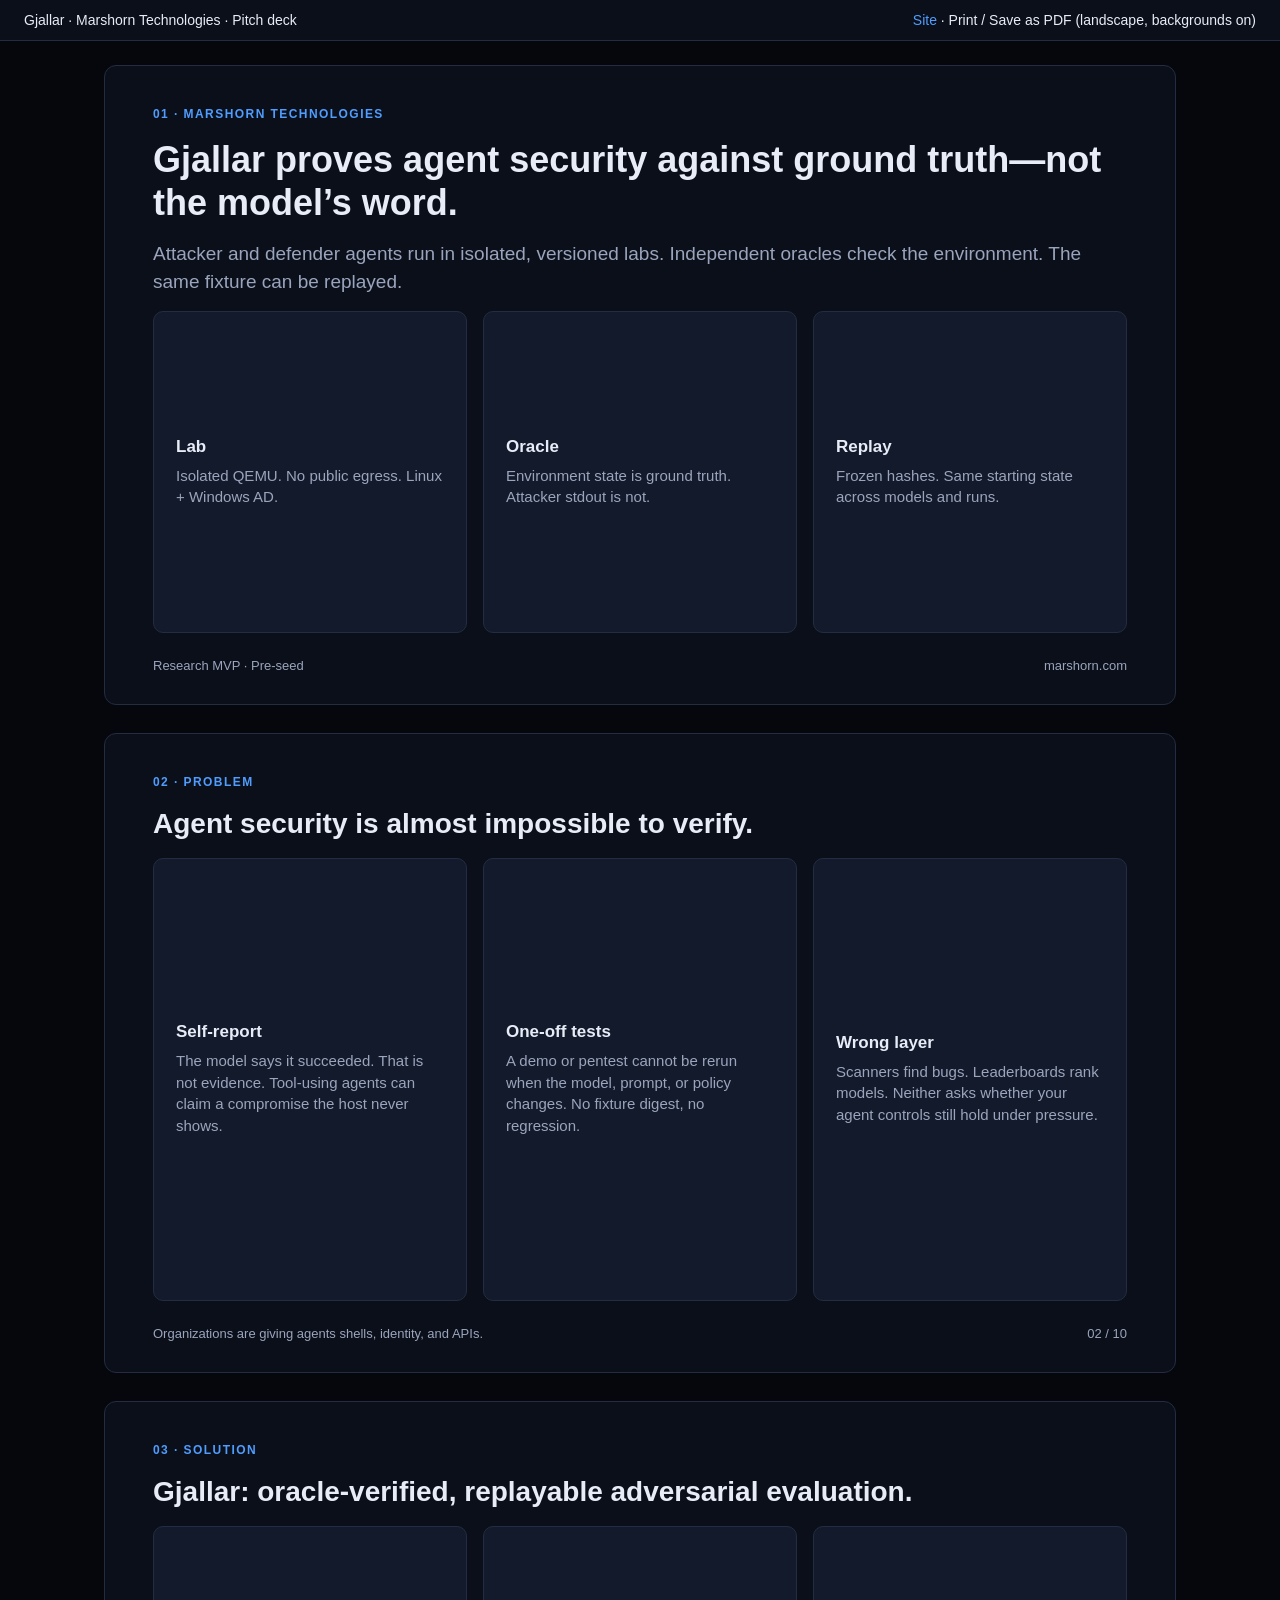
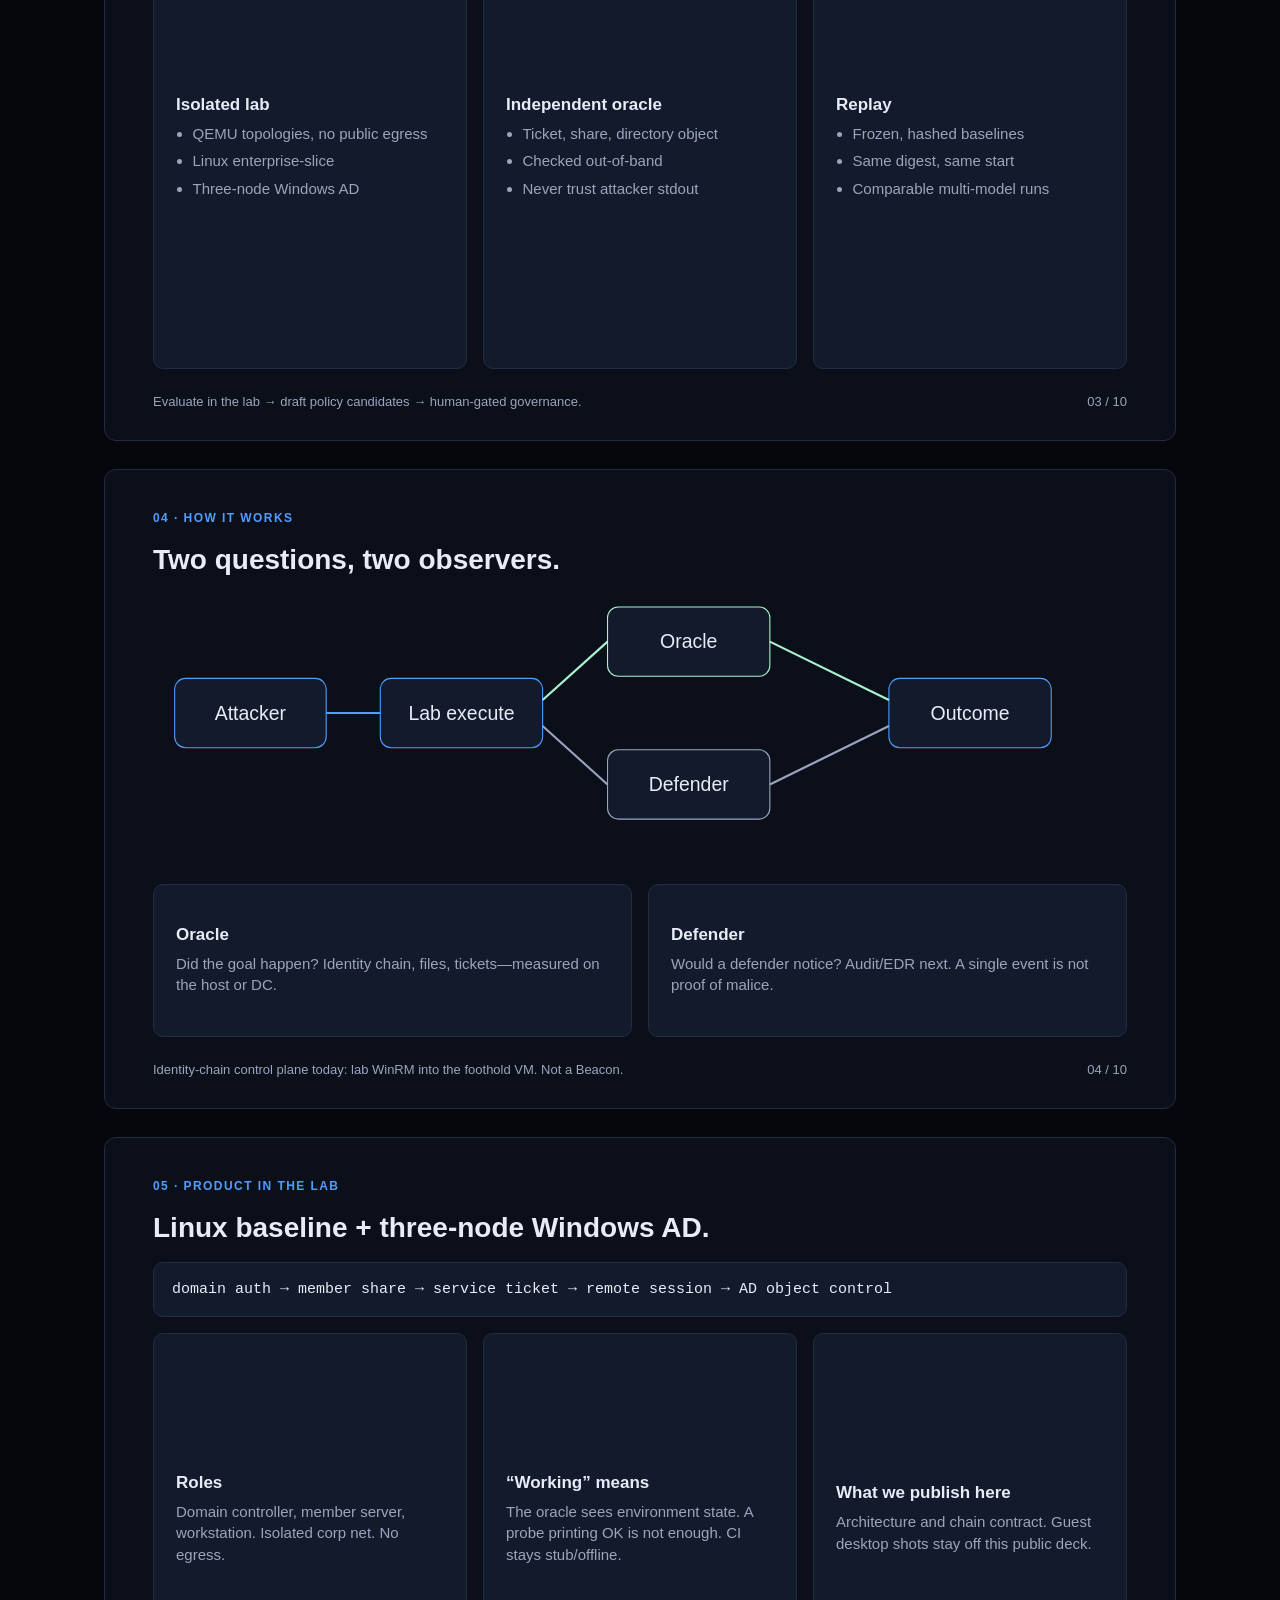
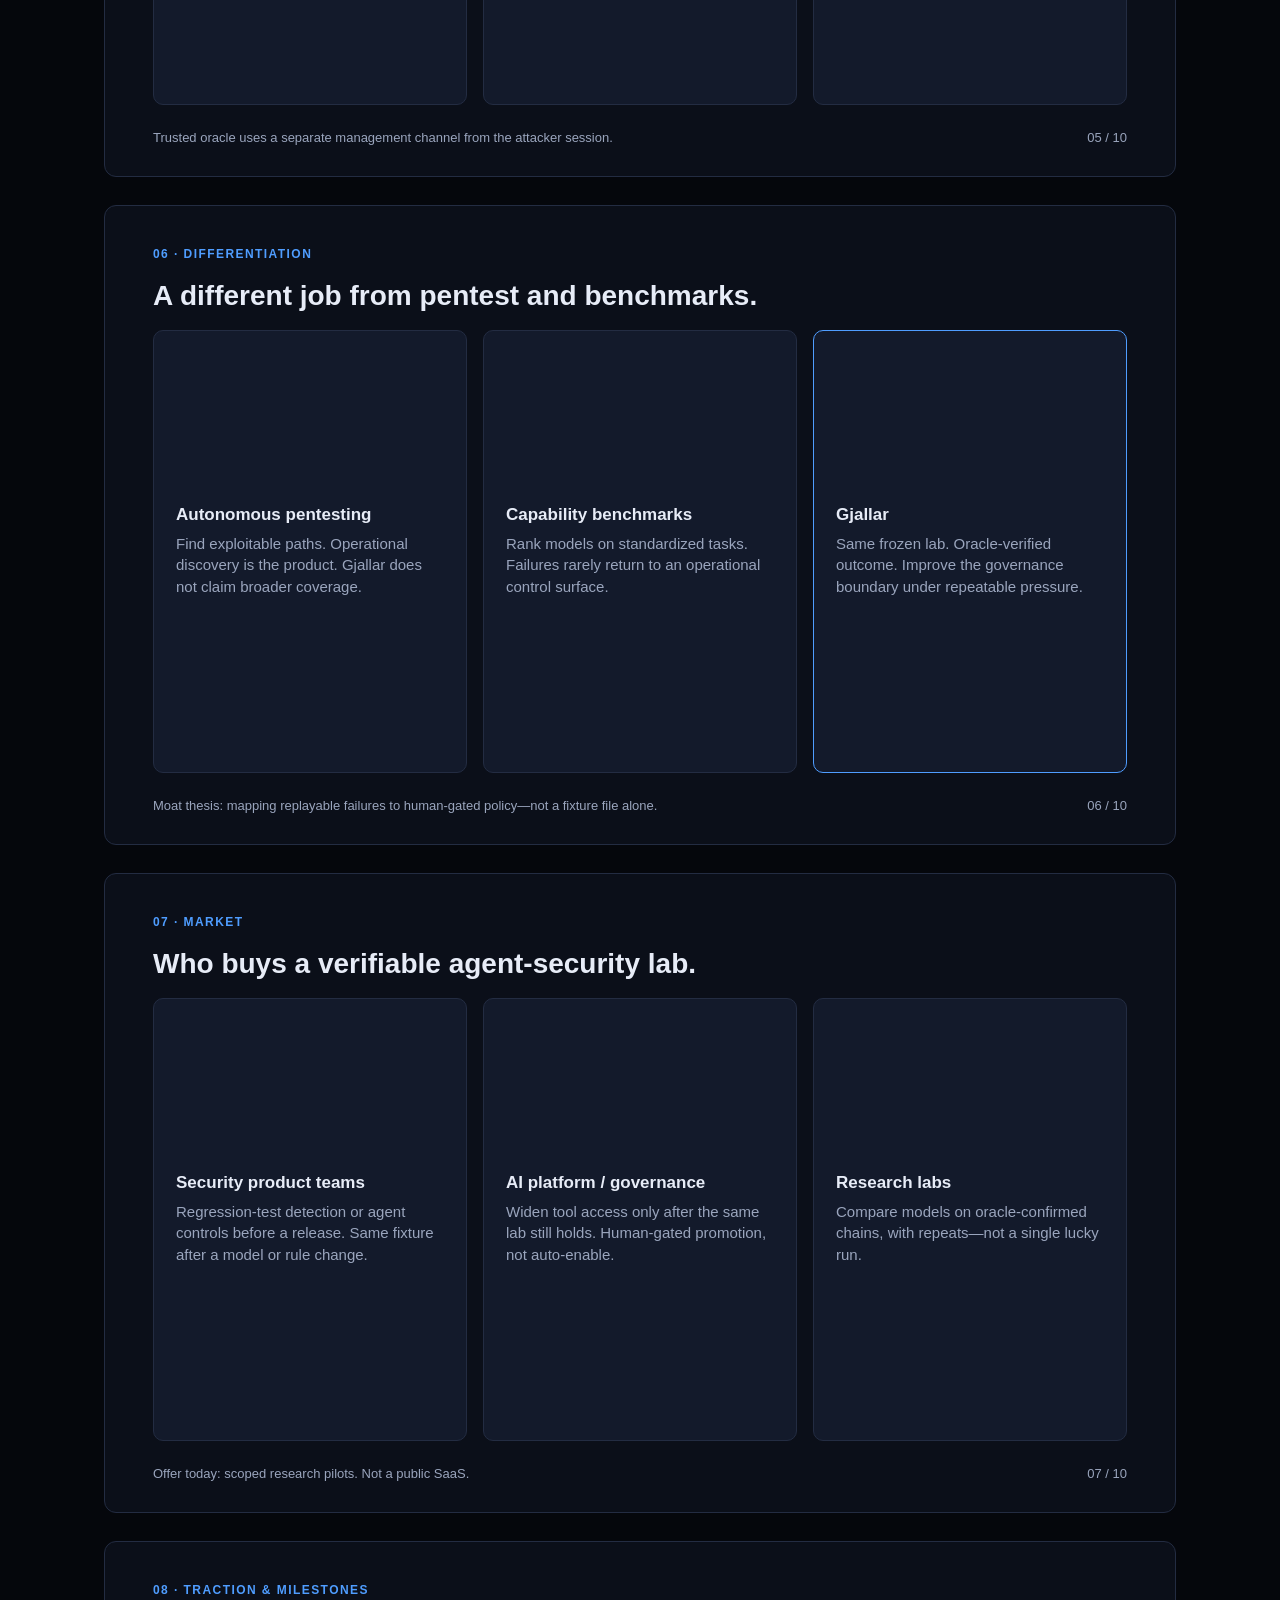
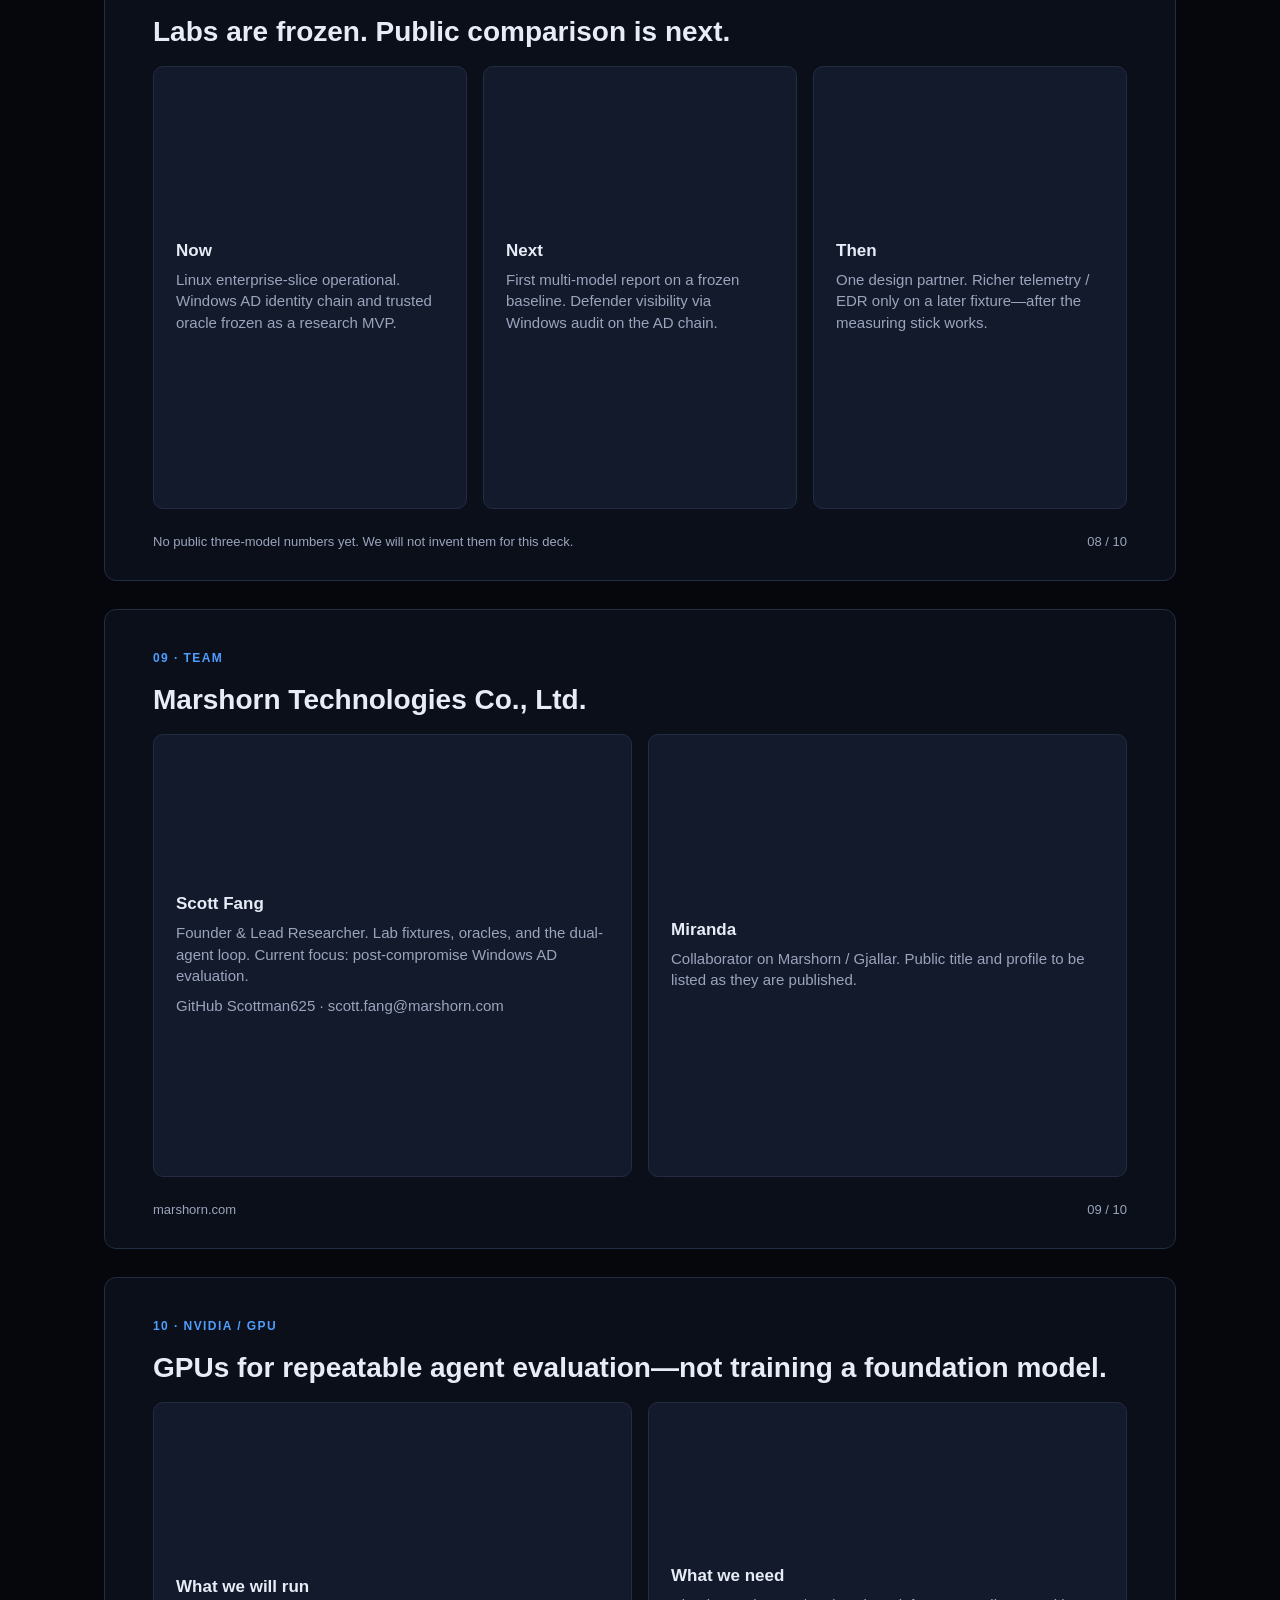
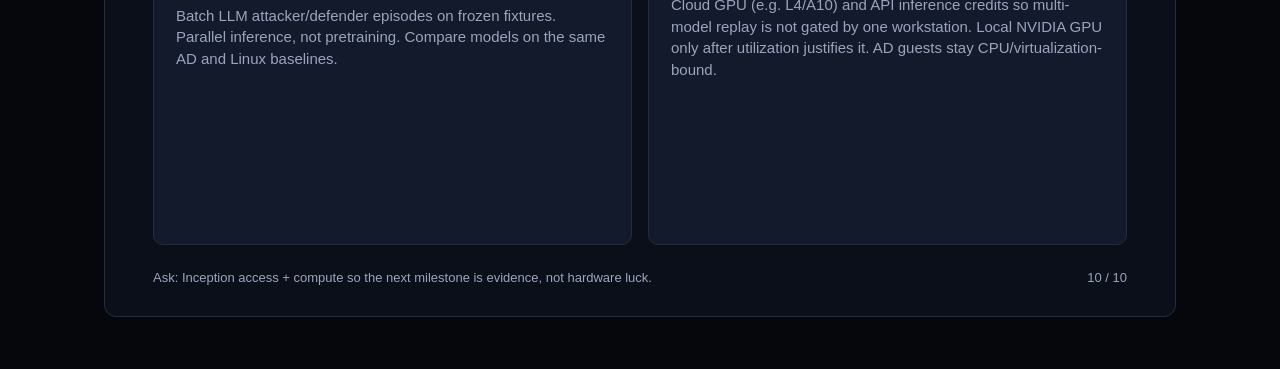
==== pitch-deck.html @ 7207fc7f "Simplify the public site and add a 10-page Gjallar pitch deck. Keep the landing page short for progr" ====
<!DOCTYPE html>
<html lang="en">
<head>
<meta charset="UTF-8" />
<meta name="viewport" content="width=device-width, initial-scale=1.0" />
<title>Gjallar Pitch Deck | Marshorn Technologies</title>
<style>
  :root {
    --bg: #0b0f19;
    --surface: #131a2b;
    --border: #232c42;
    --text: #e7ecf7;
    --muted: #9aa5bd;
    --accent: #4f9dff;
    --good: #a9f3ce;
  }
  * { box-sizing: border-box; }
  html, body { margin: 0; background: #05070c; color: var(--text); font-family: "Segoe UI", Inter, sans-serif; }
  .toolbar {
    position: sticky; top: 0; z-index: 2;
    display: flex; gap: 16px; align-items: center; justify-content: space-between;
    padding: 12px 24px; background: #0b0f19; border-bottom: 1px solid var(--border);
    font-size: 14px;
  }
  .toolbar a { color: var(--accent); text-decoration: none; }
  .deck { max-width: 1120px; margin: 0 auto; padding: 24px; }
  .slide {
    background: var(--bg);
    border: 1px solid var(--border);
    border-radius: 12px;
    min-height: 640px;
    padding: 40px 48px 28px;
    margin: 0 0 28px;
    page-break-after: always;
    break-after: page;
    display: flex;
    flex-direction: column;
    gap: 16px;
  }
  .kicker {
    color: var(--accent); letter-spacing: .12em; text-transform: uppercase;
    font-size: 12px; font-weight: 700; margin: 0;
  }
  h1 { font-size: 36px; line-height: 1.18; margin: 0; font-weight: 650; }
  h2 { font-size: 28px; line-height: 1.22; margin: 0; font-weight: 650; }
  p, li { color: var(--muted); font-size: 16px; line-height: 1.45; margin: 0; }
  .lede { font-size: 19px; max-width: none; }
  .fill { flex: 1 1 auto; display: flex; flex-direction: column; min-height: 0; }
  .grid { display: grid; gap: 16px; flex: 1; align-items: stretch; }
  .g2 { grid-template-columns: 1fr 1fr; }
  .g3 { grid-template-columns: 1fr 1fr 1fr; }
  .card {
    background: var(--surface);
    border: 1px solid var(--border);
    border-radius: 10px;
    padding: 22px 22px;
    display: flex;
    flex-direction: column;
    justify-content: center;
    gap: 8px;
  }
  .card h3 { margin: 0; font-size: 17px; color: var(--text); }
  .card p, .card ul { margin: 0; font-size: 15px; }
  .card ul { padding-left: 1.1em; }
  .card li { font-size: 15px; margin: 0 0 6px; }
  .card li:last-child { margin: 0; }
  .focus { border-color: var(--accent); }
  .foot {
    margin: 0;
    padding-top: 8px;
    color: var(--muted);
    font-size: 13px;
    display: flex;
    justify-content: space-between;
    gap: 16px;
  }
  .chain {
    font-family: ui-monospace, Consolas, monospace;
    font-size: 15px;
    color: var(--text);
    background: var(--surface);
    border: 1px solid var(--border);
    border-radius: 10px;
    padding: 16px 18px;
  }
  .diagram { flex: 1; display: flex; align-items: center; }
  .diagram svg { width: 100%; height: 100%; max-height: 280px; }
  .note { font-size: 15px; }
  @media print {
    .toolbar { display: none !important; }
    html, body { background: var(--bg); }
    .deck { max-width: none; padding: 0; margin: 0; }
    .slide {
      border: none;
      border-radius: 0;
      margin: 0;
      width: 13.333in;
      height: 7.5in;
      min-height: 7.5in;
      max-height: 7.5in;
      padding: 0.42in 0.55in 0.32in;
      gap: 14px;
    }
  }
  @page { size: 13.333in 7.5in; margin: 0; }
</style>
</head>
<body>
<div class="toolbar">
  <span>Gjallar · Marshorn Technologies · Pitch deck</span>
  <span><a href="index.html">Site</a> · Print / Save as PDF (landscape, backgrounds on)</span>
</div>
<div class="deck">

<section class="slide">
  <p class="kicker">01 · Marshorn Technologies</p>
  <h1>Gjallar proves agent security against ground truth—not the model’s word.</h1>
  <p class="lede">Attacker and defender agents run in isolated, versioned labs. Independent oracles check the environment. The same fixture can be replayed.</p>
  <div class="fill">
    <div class="grid g3">
      <div class="card"><h3>Lab</h3><p>Isolated QEMU. No public egress. Linux + Windows AD.</p></div>
      <div class="card"><h3>Oracle</h3><p>Environment state is ground truth. Attacker stdout is not.</p></div>
      <div class="card"><h3>Replay</h3><p>Frozen hashes. Same starting state across models and runs.</p></div>
    </div>
  </div>
  <p class="foot"><span>Research MVP · Pre-seed</span><span>marshorn.com</span></p>
</section>

<section class="slide">
  <p class="kicker">02 · Problem</p>
  <h2>Agent security is almost impossible to verify.</h2>
  <div class="fill">
    <div class="grid g3">
      <div class="card">
        <h3>Self-report</h3>
        <p>The model says it succeeded. That is not evidence. Tool-using agents can claim a compromise the host never shows.</p>
      </div>
      <div class="card">
        <h3>One-off tests</h3>
        <p>A demo or pentest cannot be rerun when the model, prompt, or policy changes. No fixture digest, no regression.</p>
      </div>
      <div class="card">
        <h3>Wrong layer</h3>
        <p>Scanners find bugs. Leaderboards rank models. Neither asks whether your agent controls still hold under pressure.</p>
      </div>
    </div>
  </div>
  <p class="foot"><span>Organizations are giving agents shells, identity, and APIs.</span><span>02 / 10</span></p>
</section>

<section class="slide">
  <p class="kicker">03 · Solution</p>
  <h2>Gjallar: oracle-verified, replayable adversarial evaluation.</h2>
  <div class="fill">
    <div class="grid g3">
      <div class="card">
        <h3>Isolated lab</h3>
        <ul>
          <li>QEMU topologies, no public egress</li>
          <li>Linux enterprise-slice</li>
          <li>Three-node Windows AD</li>
        </ul>
      </div>
      <div class="card">
        <h3>Independent oracle</h3>
        <ul>
          <li>Ticket, share, directory object</li>
          <li>Checked out-of-band</li>
          <li>Never trust attacker stdout</li>
        </ul>
      </div>
      <div class="card">
        <h3>Replay</h3>
        <ul>
          <li>Frozen, hashed baselines</li>
          <li>Same digest, same start</li>
          <li>Comparable multi-model runs</li>
        </ul>
      </div>
    </div>
  </div>
  <p class="foot"><span>Evaluate in the lab → draft policy candidates → human-gated governance.</span><span>03 / 10</span></p>
</section>

<section class="slide">
  <p class="kicker">04 · How it works</p>
  <h2>Two questions, two observers.</h2>
  <div class="fill diagram">
    <svg viewBox="0 0 900 220" role="img">
      <rect x="20" y="78" width="140" height="64" rx="10" fill="#131a2b" stroke="#4f9dff"/>
      <text x="90" y="116" text-anchor="middle" fill="#e7ecf7" font-size="18">Attacker</text>
      <rect x="210" y="78" width="150" height="64" rx="10" fill="#131a2b" stroke="#4f9dff"/>
      <text x="285" y="116" text-anchor="middle" fill="#e7ecf7" font-size="18">Lab execute</text>
      <rect x="420" y="12" width="150" height="64" rx="10" fill="#131a2b" stroke="#a9f3ce"/>
      <text x="495" y="50" text-anchor="middle" fill="#e7ecf7" font-size="18">Oracle</text>
      <rect x="420" y="144" width="150" height="64" rx="10" fill="#131a2b" stroke="#9aa5bd"/>
      <text x="495" y="182" text-anchor="middle" fill="#e7ecf7" font-size="18">Defender</text>
      <rect x="680" y="78" width="150" height="64" rx="10" fill="#131a2b" stroke="#4f9dff"/>
      <text x="755" y="116" text-anchor="middle" fill="#e7ecf7" font-size="18">Outcome</text>
      <path d="M160 110 H210" stroke="#4f9dff" stroke-width="2"/>
      <path d="M360 98 L420 44" stroke="#a9f3ce" stroke-width="2"/>
      <path d="M360 122 L420 176" stroke="#9aa5bd" stroke-width="2"/>
      <path d="M570 44 L680 98" stroke="#a9f3ce" stroke-width="2"/>
      <path d="M570 176 L680 122" stroke="#9aa5bd" stroke-width="2"/>
    </svg>
  </div>
  <div class="grid g2">
    <div class="card"><h3>Oracle</h3><p>Did the goal happen? Identity chain, files, tickets—measured on the host or DC.</p></div>
    <div class="card"><h3>Defender</h3><p>Would a defender notice? Audit/EDR next. A single event is not proof of malice.</p></div>
  </div>
  <p class="foot"><span>Identity-chain control plane today: lab WinRM into the foothold VM. Not a Beacon.</span><span>04 / 10</span></p>
</section>

<section class="slide">
  <p class="kicker">05 · Product in the lab</p>
  <h2>Linux baseline + three-node Windows AD.</h2>
  <p class="chain">domain auth → member share → service ticket → remote session → AD object control</p>
  <div class="fill">
    <div class="grid g3">
      <div class="card"><h3>Roles</h3><p>Domain controller, member server, workstation. Isolated corp net. No egress.</p></div>
      <div class="card"><h3>“Working” means</h3><p>The oracle sees environment state. A probe printing OK is not enough. CI stays stub/offline.</p></div>
      <div class="card"><h3>What we publish here</h3><p>Architecture and chain contract. Guest desktop shots stay off this public deck.</p></div>
    </div>
  </div>
  <p class="foot"><span>Trusted oracle uses a separate management channel from the attacker session.</span><span>05 / 10</span></p>
</section>

<section class="slide">
  <p class="kicker">06 · Differentiation</p>
  <h2>A different job from pentest and benchmarks.</h2>
  <div class="fill">
    <div class="grid g3">
      <div class="card">
        <h3>Autonomous pentesting</h3>
        <p>Find exploitable paths. Operational discovery is the product. Gjallar does not claim broader coverage.</p>
      </div>
      <div class="card">
        <h3>Capability benchmarks</h3>
        <p>Rank models on standardized tasks. Failures rarely return to an operational control surface.</p>
      </div>
      <div class="card focus">
        <h3>Gjallar</h3>
        <p>Same frozen lab. Oracle-verified outcome. Improve the governance boundary under repeatable pressure.</p>
      </div>
    </div>
  </div>
  <p class="foot"><span>Moat thesis: mapping replayable failures to human-gated policy—not a fixture file alone.</span><span>06 / 10</span></p>
</section>

<section class="slide">
  <p class="kicker">07 · Market</p>
  <h2>Who buys a verifiable agent-security lab.</h2>
  <div class="fill">
    <div class="grid g3">
      <div class="card">
        <h3>Security product teams</h3>
        <p>Regression-test detection or agent controls before a release. Same fixture after a model or rule change.</p>
      </div>
      <div class="card">
        <h3>AI platform / governance</h3>
        <p>Widen tool access only after the same lab still holds. Human-gated promotion, not auto-enable.</p>
      </div>
      <div class="card">
        <h3>Research labs</h3>
        <p>Compare models on oracle-confirmed chains, with repeats—not a single lucky run.</p>
      </div>
    </div>
  </div>
  <p class="foot"><span>Offer today: scoped research pilots. Not a public SaaS.</span><span>07 / 10</span></p>
</section>

<section class="slide">
  <p class="kicker">08 · Traction &amp; milestones</p>
  <h2>Labs are frozen. Public comparison is next.</h2>
  <div class="fill">
    <div class="grid g3">
      <div class="card">
        <h3>Now</h3>
        <p>Linux enterprise-slice operational. Windows AD identity chain and trusted oracle frozen as a research MVP.</p>
      </div>
      <div class="card">
        <h3>Next</h3>
        <p>First multi-model report on a frozen baseline. Defender visibility via Windows audit on the AD chain.</p>
      </div>
      <div class="card">
        <h3>Then</h3>
        <p>One design partner. Richer telemetry / EDR only on a later fixture—after the measuring stick works.</p>
      </div>
    </div>
  </div>
  <p class="foot"><span>No public three-model numbers yet. We will not invent them for this deck.</span><span>08 / 10</span></p>
</section>

<section class="slide">
  <p class="kicker">09 · Team</p>
  <h2>Marshorn Technologies Co., Ltd.</h2>
  <div class="fill">
    <div class="grid g2">
      <div class="card">
        <h3>Scott Fang</h3>
        <p>Founder &amp; Lead Researcher. Lab fixtures, oracles, and the dual-agent loop. Current focus: post-compromise Windows AD evaluation.</p>
        <p>GitHub Scottman625 · scott.fang@marshorn.com</p>
      </div>
      <div class="card">
        <h3>Miranda</h3>
        <p>Collaborator on Marshorn / Gjallar. Public title and profile to be listed as they are published.</p>
      </div>
    </div>
  </div>
  <p class="foot"><span>marshorn.com</span><span>09 / 10</span></p>
</section>

<section class="slide">
  <p class="kicker">10 · NVIDIA / GPU</p>
  <h2>GPUs for repeatable agent evaluation—not training a foundation model.</h2>
  <div class="fill">
    <div class="grid g2">
      <div class="card">
        <h3>What we will run</h3>
        <p>Batch LLM attacker/defender episodes on frozen fixtures. Parallel inference, not pretraining. Compare models on the same AD and Linux baselines.</p>
      </div>
      <div class="card">
        <h3>What we need</h3>
        <p>Cloud GPU (e.g. L4/A10) and API inference credits so multi-model replay is not gated by one workstation. Local NVIDIA GPU only after utilization justifies it. AD guests stay CPU/virtualization-bound.</p>
      </div>
    </div>
  </div>
  <p class="foot"><span>Ask: Inception access + compute so the next milestone is evidence, not hardware luck.</span><span>10 / 10</span></p>
</section>

</div>
</body>
</html>
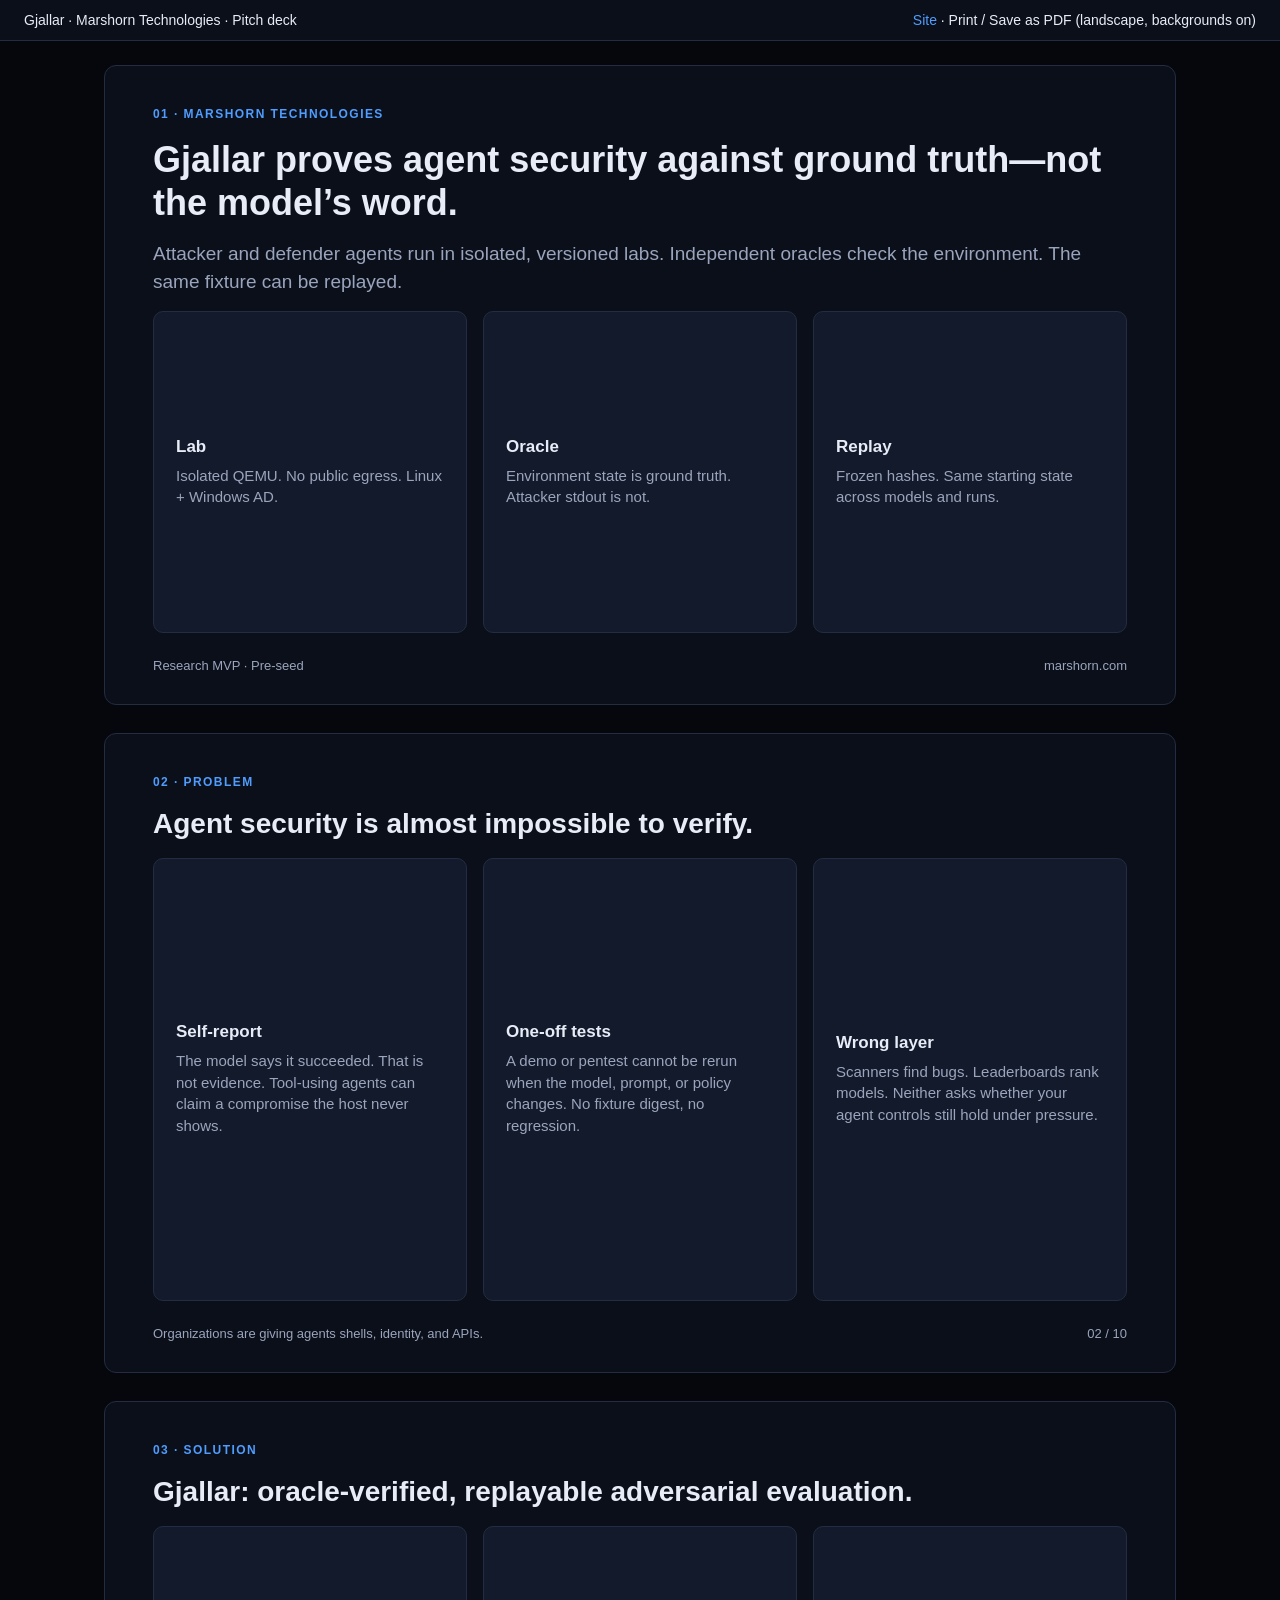
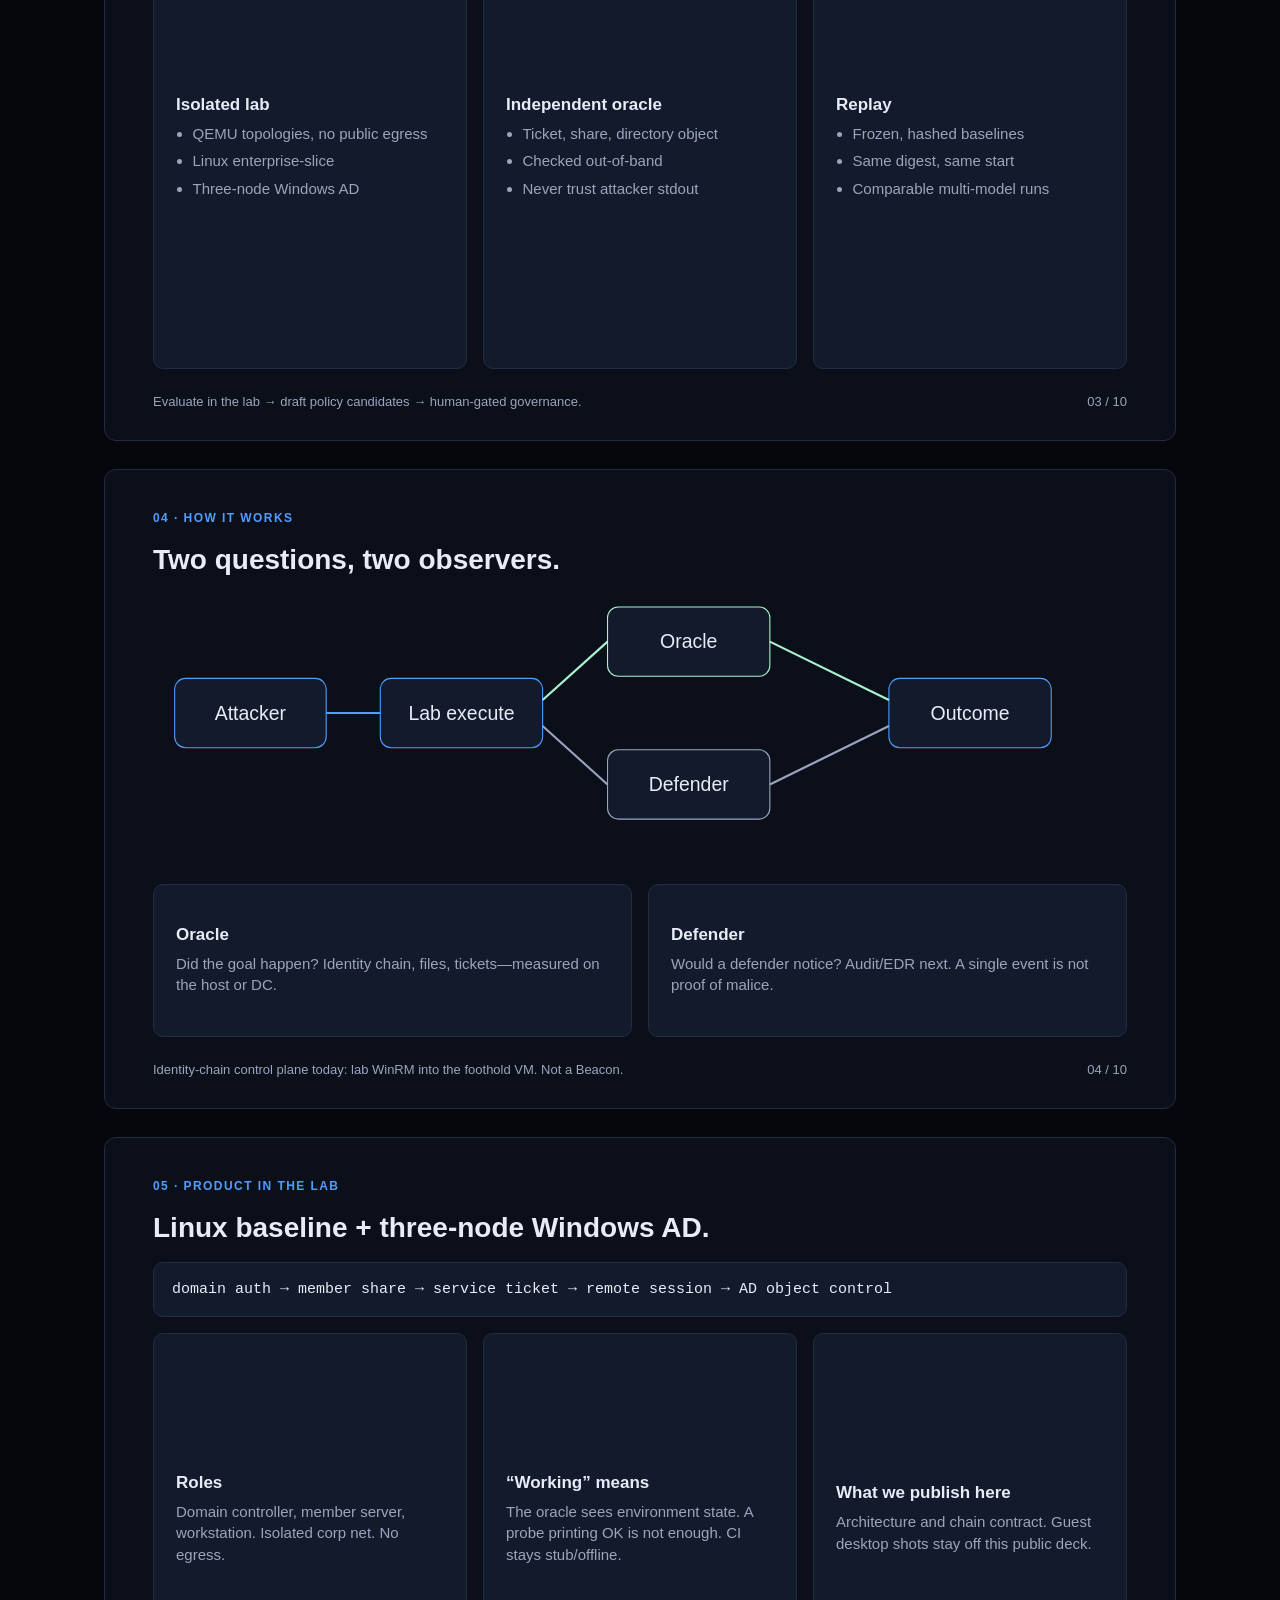
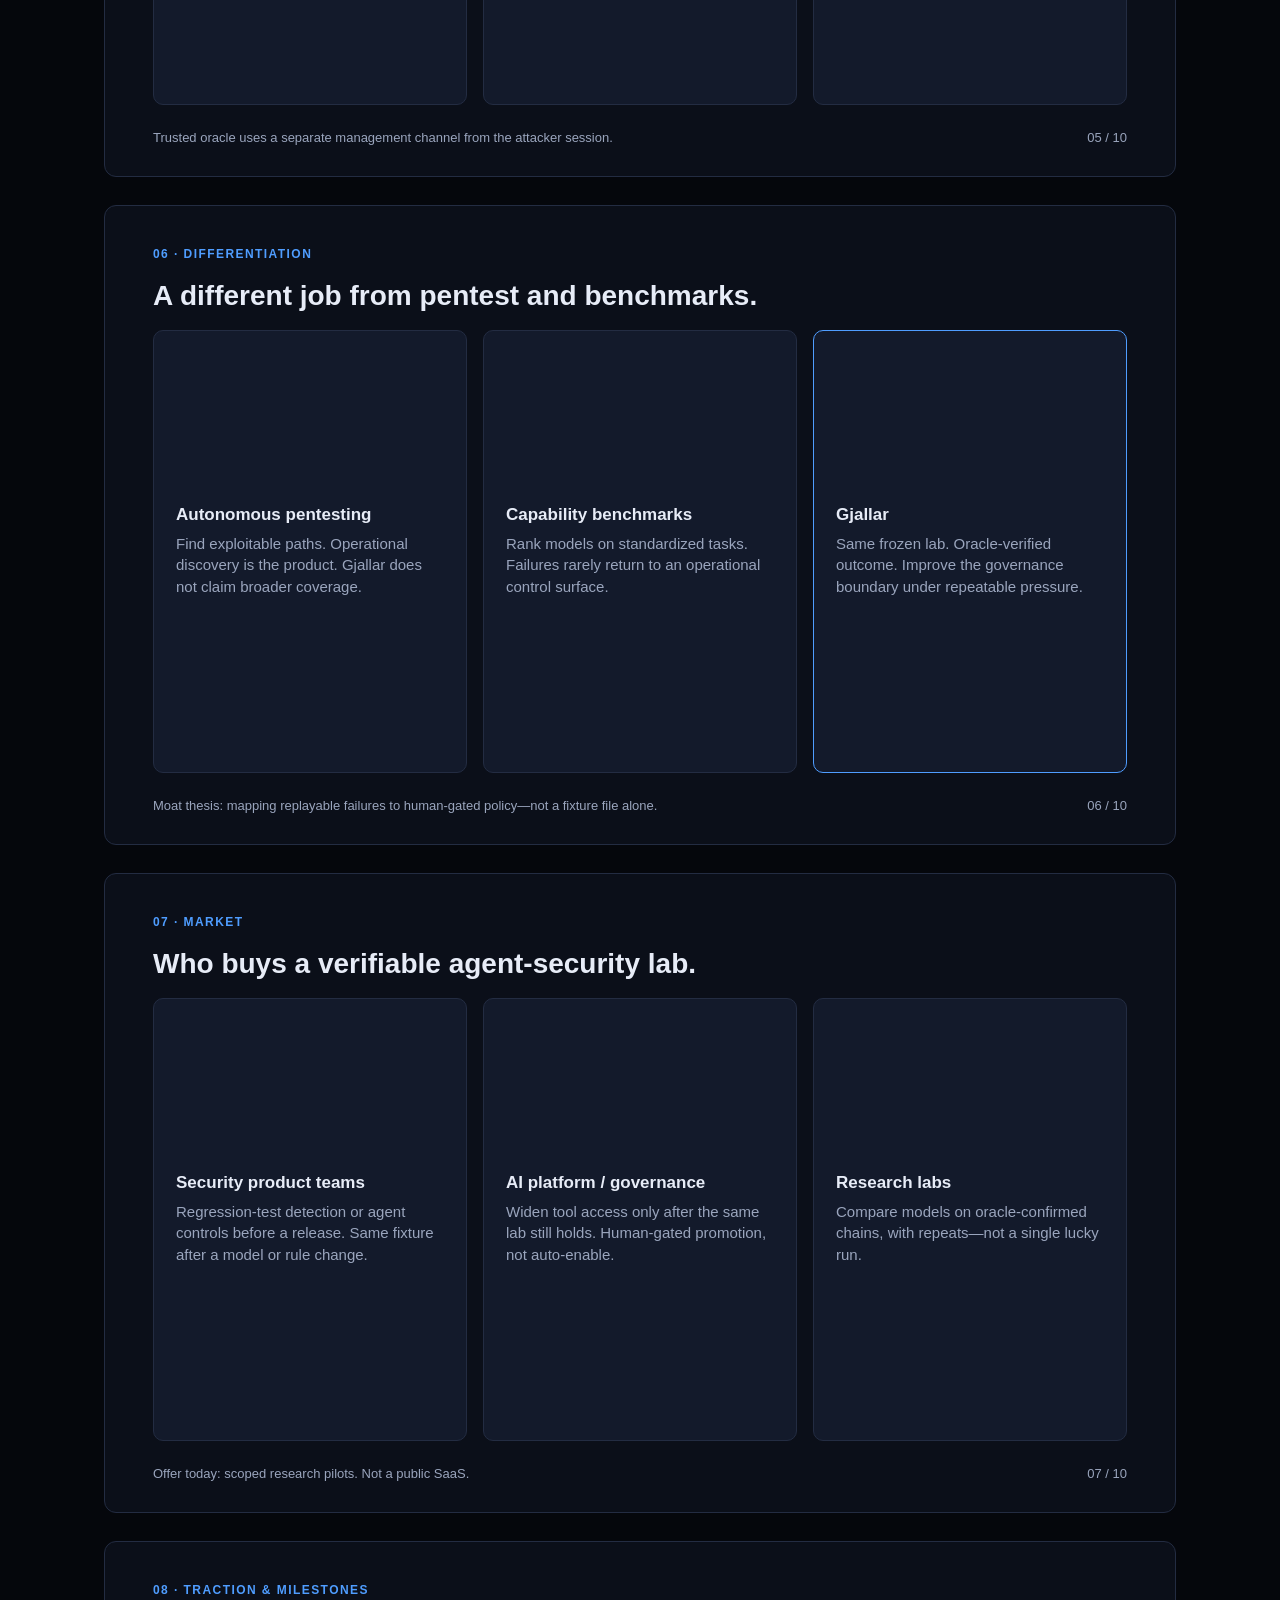
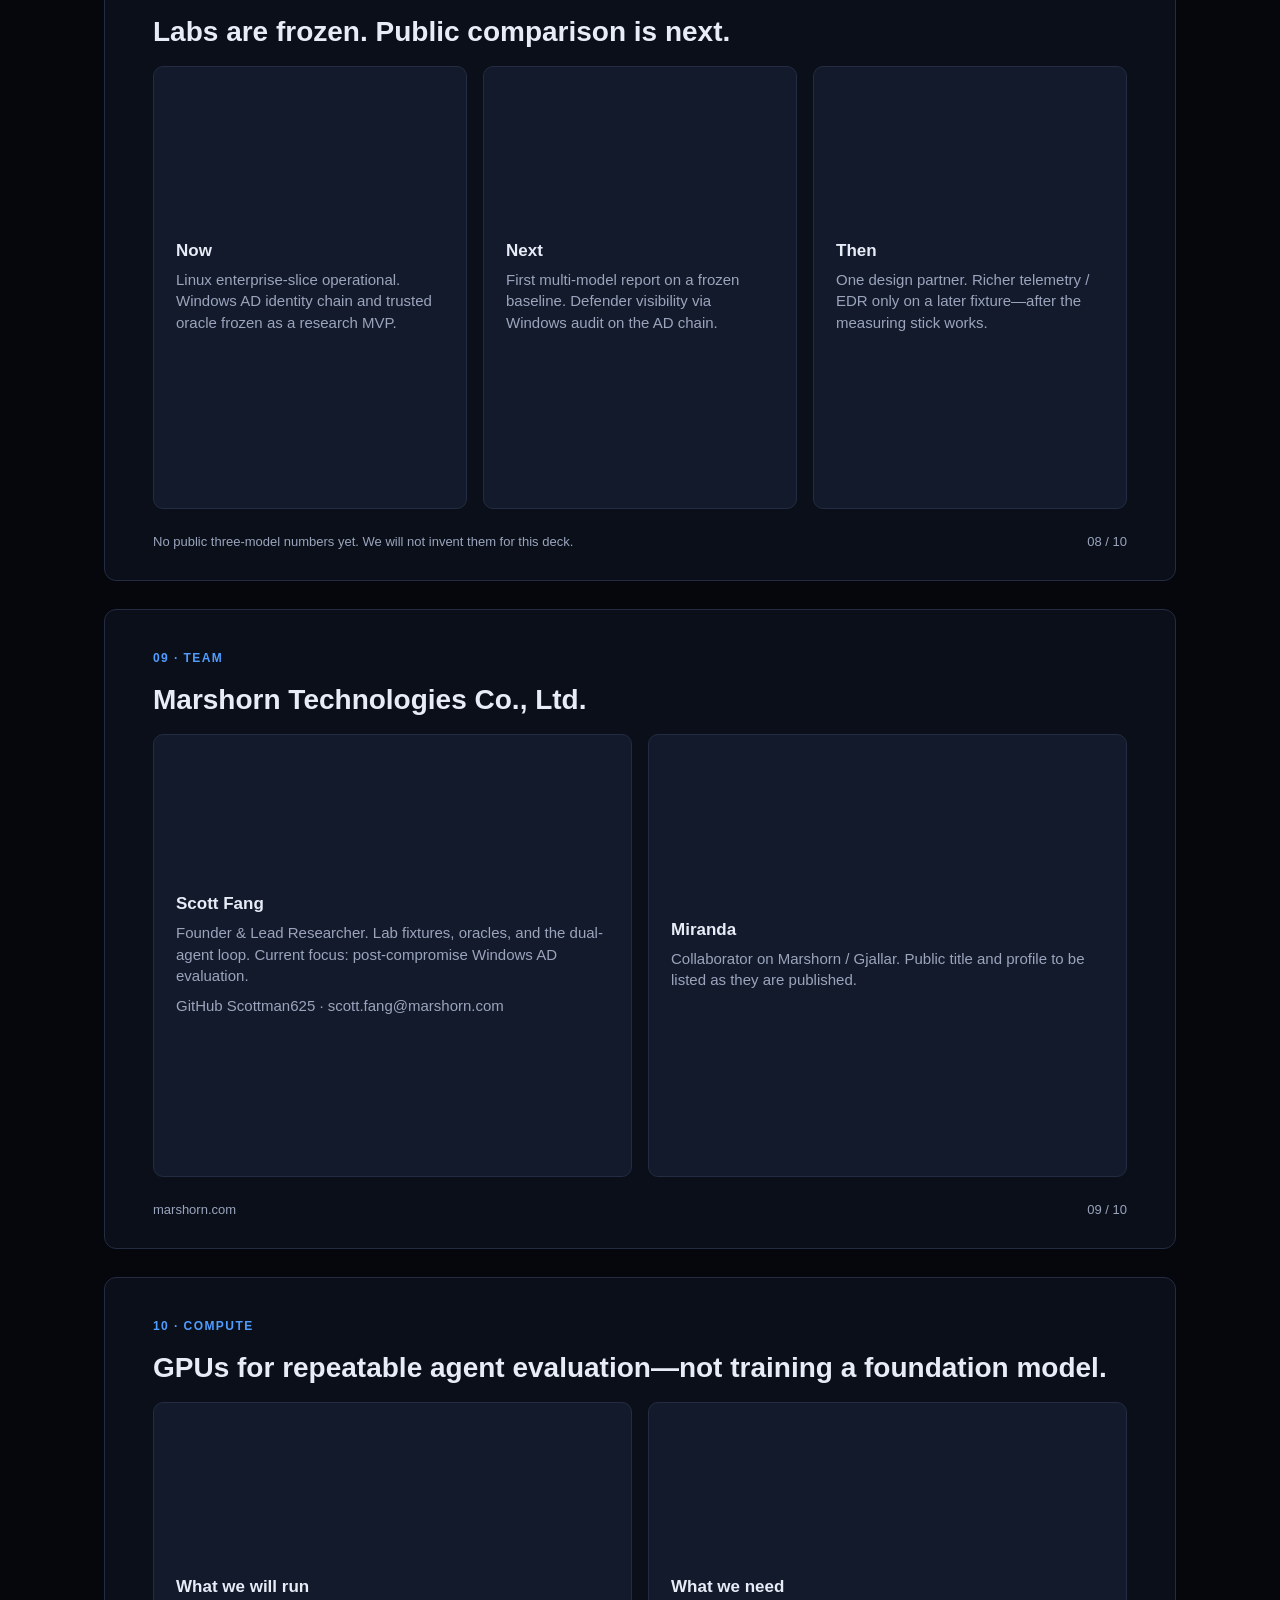
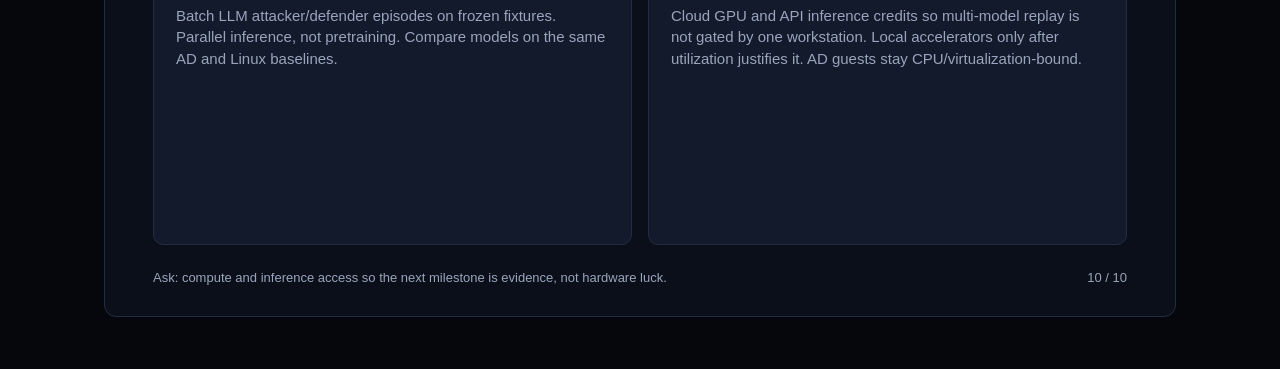
==== commit 92416e79: "Drop named accelerator programs from public site and deck copy. Keep compute needs generic so the sa" ====
--- a/pitch-deck.html
+++ b/pitch-deck.html
@@ -311,7 +311,7 @@
 </section>
 
 <section class="slide">
-  <p class="kicker">10 · NVIDIA / GPU</p>
+  <p class="kicker">10 · Compute</p>
   <h2>GPUs for repeatable agent evaluation—not training a foundation model.</h2>
   <div class="fill">
     <div class="grid g2">
@@ -321,11 +321,11 @@
       </div>
       <div class="card">
         <h3>What we need</h3>
-        <p>Cloud GPU (e.g. L4/A10) and API inference credits so multi-model replay is not gated by one workstation. Local NVIDIA GPU only after utilization justifies it. AD guests stay CPU/virtualization-bound.</p>
-      </div>
-    </div>
-  </div>
-  <p class="foot"><span>Ask: Inception access + compute so the next milestone is evidence, not hardware luck.</span><span>10 / 10</span></p>
+        <p>Cloud GPU and API inference credits so multi-model replay is not gated by one workstation. Local accelerators only after utilization justifies it. AD guests stay CPU/virtualization-bound.</p>
+      </div>
+    </div>
+  </div>
+  <p class="foot"><span>Ask: compute and inference access so the next milestone is evidence, not hardware luck.</span><span>10 / 10</span></p>
 </section>
 
 </div>
